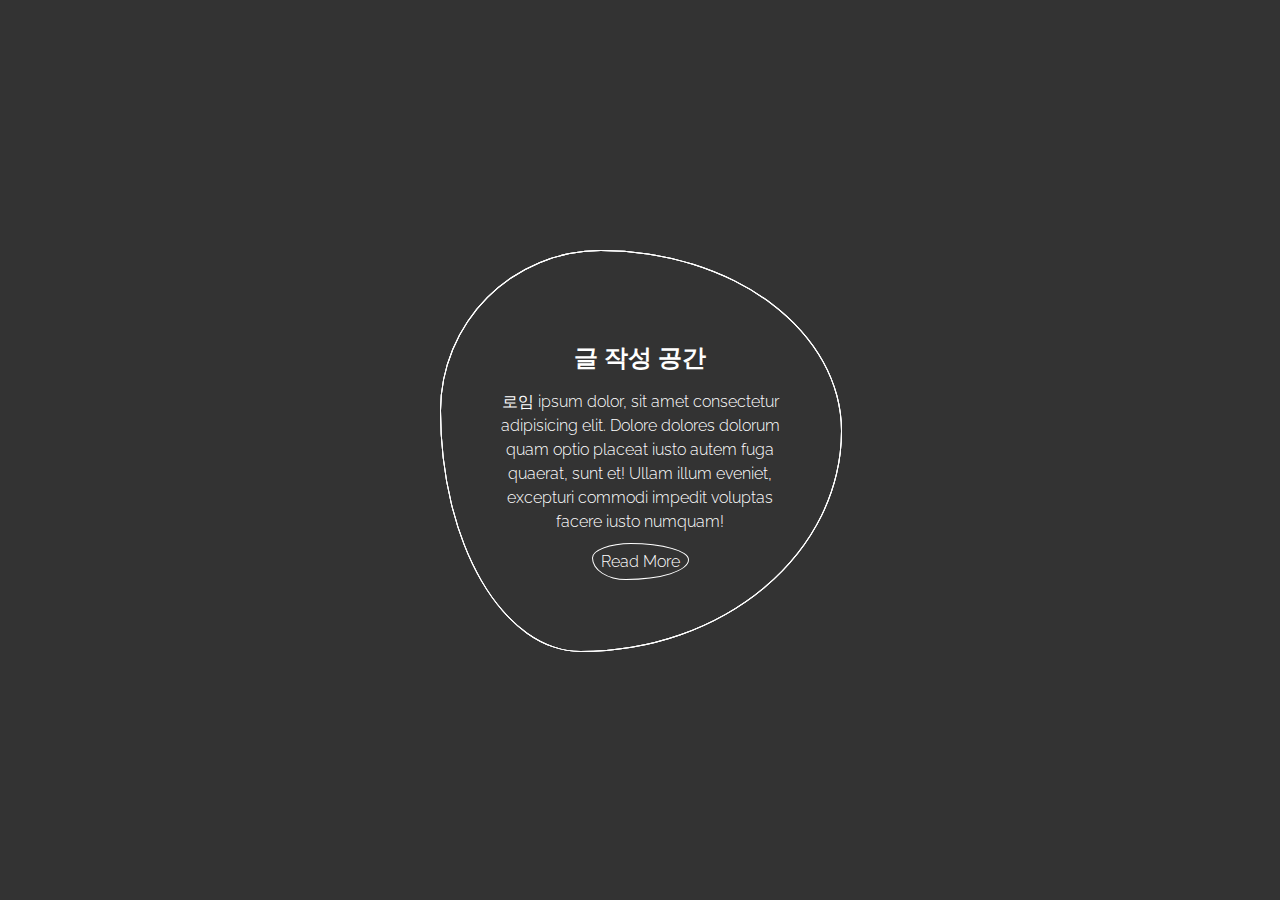
==== radious.html @ b2b00538 "radious message1" ====
<!DOCTYPE html>
<html lang="en">
<head>
    <meta charset="UTF-8">
    <meta http-equiv="X-UA-Compatible" content="IE=edge">
    <meta name="viewport" content="width=device-width, initial-scale=1.0">
    <title>Document</title>
    <link rel="stylesheet" href="css/radious.css">
</head>
<body>
    <div class="square">
        <span></span>
        <span></span>
        <span></span>
        <div>
            <h2>글 작성 공간</h2>
            <p>
                로임 ipsum dolor, sit amet consectetur adipisicing elit. Dolore dolores dolorum quam optio placeat iusto autem fuga quaerat, sunt et! Ullam illum eveniet, excepturi commodi impedit voluptas facere iusto numquam!
            </p>
            <a href="#none">Read More</a>
        </div>
    </div>
</body>
</html>
---- css/radious.css ----
/* Google web font */
@import url('https://fonts.googleapis.com/css2?family=Raleway&display=swap');

body{
    font-family: 'Raleway', sans-serif ;
    line-height: 1.5em;
    margin: 0;
    font-weight: 300;
    background-color: #333;
    display: flex;
    justify-content: center;
    align-items: center;
    height: 100vh;
}
.square{
    width: 400px;
    height: 400px;
    position: relative;

}
.square span{
    position:absolute;
    width: inherit;
    height: inherit;
    border: 1px solid white;
    border-radius: 40% 60% 65% 35%/ 40% 45% 55% 60%;
    transition: 0.5s;
}
.square:hover span{
    background-color: crimson;
    border: none;
}

.square span:nth-child(1){
    animation : circle 6s linear infinite;
}
.square span:nth-child(2){
    animation : circle 4s linear infinite;
    animation-direction: reverse;
}
.square span:nth-child(3){
    animation : circle 10s linear infinite;
}

.square:hover span:nth-child(1){
    opacity: 0.3;
}

.square:hover span:nth-child(2){
    opacity: 0.6;
}

.square:hover span:nth-child(3){
    opacity: 0.8;
}

.square div{
    /* border:  1px solid red; */
    position: absolute;
    top: 50%;
    left: 50%;
    transform: translate(-50%,-50%);
    width: 70%;
    text-align: center;
    color: #fff;

}
.square div a {
    border-radius: 40% 60% 65% 35%/ 40% 45% 55% 60%;
    color: #fff;
    border: 1px solid white;
    padding: 8px;
    text-decoration: none;
}

@keyframes circle {
    0%{
        transform: rotate(0);
    }   
    100%{
        transform: rotate(360deg);
    } 
}
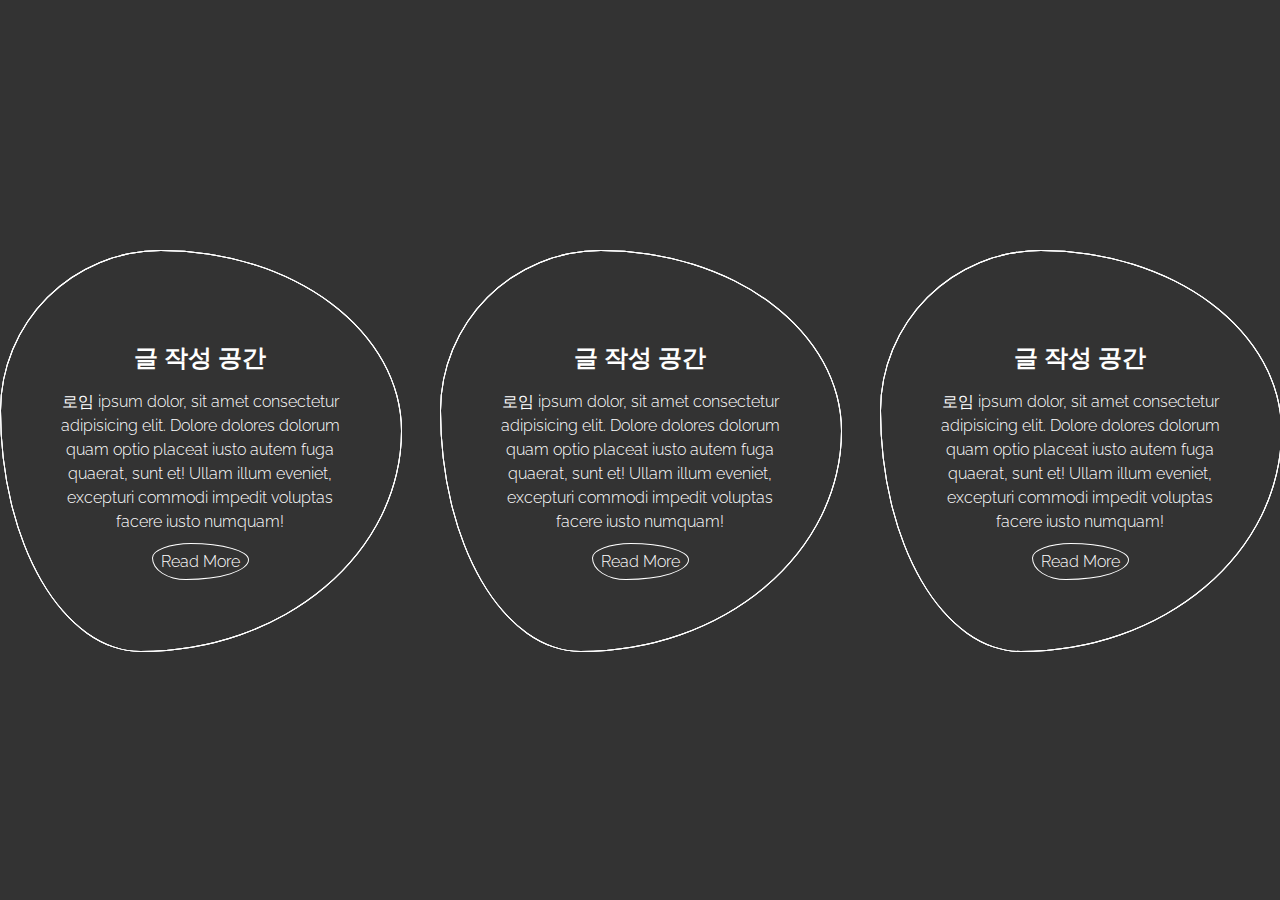
==== commit e3ffeac8: "add 3circle  message2" ====
--- a/radious.html
+++ b/radious.html
@@ -8,6 +8,7 @@
     <link rel="stylesheet" href="css/radious.css">
 </head>
 <body>
+<div class="container">
     <div class="square">
         <span></span>
         <span></span>
@@ -20,5 +21,31 @@
             <a href="#none">Read More</a>
         </div>
     </div>
+    <div class="square">
+        <span></span>
+        <span></span>
+        <span></span>
+        <div>
+            <h2>글 작성 공간</h2>
+            <p>
+                로임 ipsum dolor, sit amet consectetur adipisicing elit. Dolore dolores dolorum quam optio placeat iusto autem fuga quaerat, sunt et! Ullam illum eveniet, excepturi commodi impedit voluptas facere iusto numquam!
+            </p>
+            <a href="#none">Read More</a>
+        </div>
+    </div>
+    <div class="square">
+        <span></span>
+        <span></span>
+        <span></span>
+        <div>
+            <h2>글 작성 공간</h2>
+            <p>
+                로임 ipsum dolor, sit amet consectetur adipisicing elit. Dolore dolores dolorum quam optio placeat iusto autem fuga quaerat, sunt et! Ullam illum eveniet, excepturi commodi impedit voluptas facere iusto numquam!
+            </p>
+            <a href="#none">Read More</a>
+        </div>
+    </div>
+
+</div>
 </body>
 </html>--- a/css/radious.css
+++ b/css/radious.css
@@ -12,11 +12,24 @@
     align-items: center;
     height: 100vh;
 }
+.container{
+    display: flex;
+}
+.container .square:nth-child(1):hover span{
+    background-color: dodgerblue;
+}
+.container .square:nth-child(2):hover span{
+    background-color: crimson;
+}
+.container .square:nth-child(3):hover span{
+    background-color: yellowgreen;
+}
+
 .square{
     width: 400px;
     height: 400px;
     position: relative;
-
+    margin: 20px;
 }
 .square span{
     position:absolute;
@@ -35,8 +48,8 @@
     animation : circle 6s linear infinite;
 }
 .square span:nth-child(2){
-    animation : circle 4s linear infinite;
-    animation-direction: reverse;
+    animation : circle 4s linear infinite reverse;
+    /* animation-direction: reverse; */
 }
 .square span:nth-child(3){
     animation : circle 10s linear infinite;
